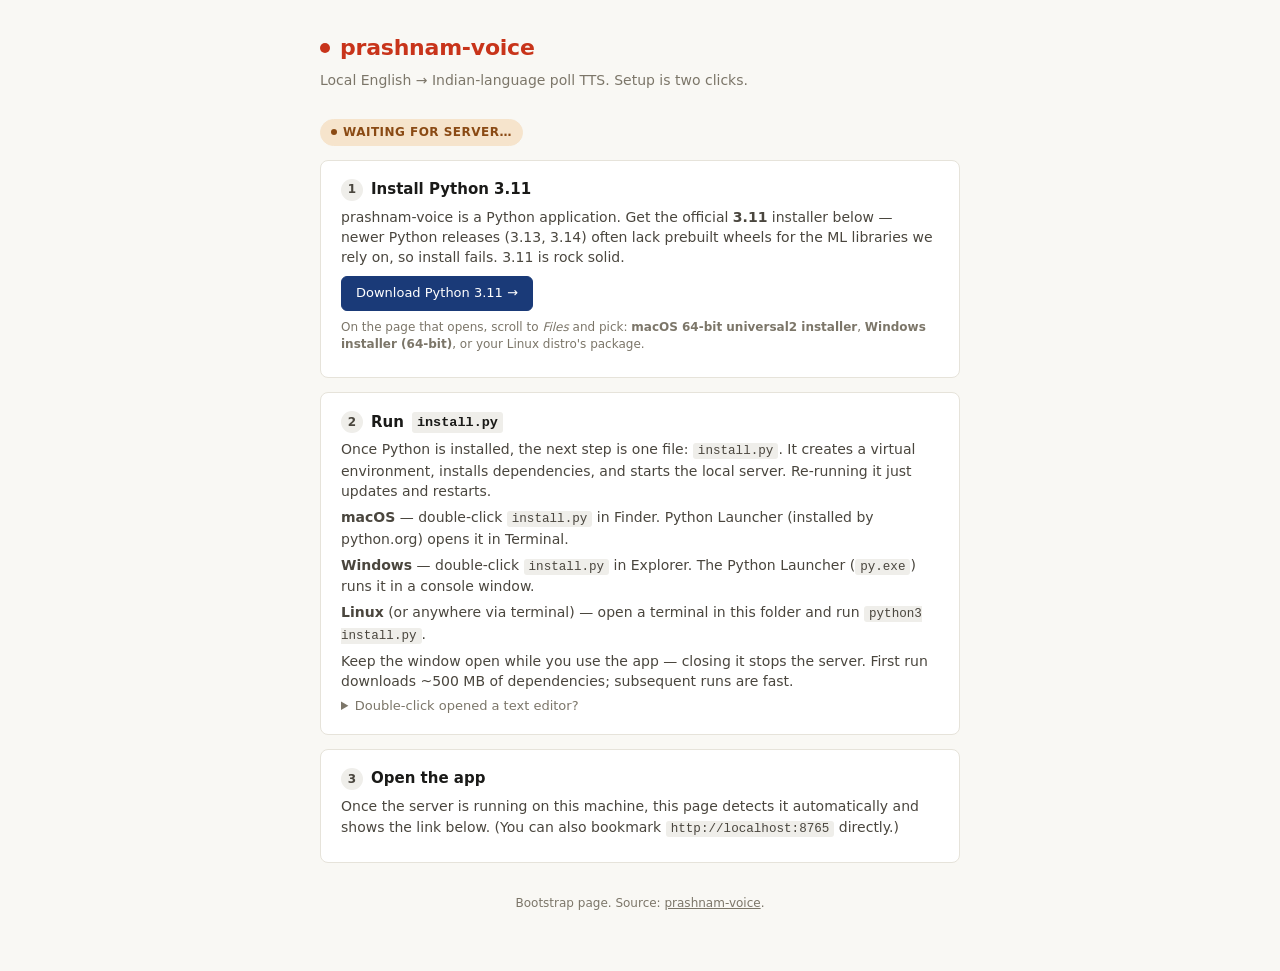
==== index.html @ 851f0a36 "Initial commit: prashnam-voice Local English → Indian-language poll TTS. Translates an English poll " ====
<!doctype html>
<html lang="en">
<head>
  <meta charset="utf-8" />
  <meta name="viewport" content="width=device-width,initial-scale=1" />
  <title>prashnam-voice — setup</title>
  <style>
    /* CHUNA palette — same as the running app. */
    :root {
      --bg: #f9f8f4;
      --card: #ffffff;
      --row: #efeeea;
      --line: #e6e3da;
      --line-strong: #cfcabb;
      --ink: #1a1a18;
      --ink-2: #4a463e;
      --muted: #7c7669;
      --brand: #c8341a;
      --brand-soft: #f5d8cf;
      --accent: #1a3a78;
      --accent-fg: #ffffff;
      --accent-soft: #d8e0f0;
      --good: #4a6b2a;
      --good-bg: #e3eed5;
      --warn: #8a4a14;
      --warn-bg: #f6e4cc;
    }
    * { box-sizing: border-box; }
    body {
      font-family: -apple-system, "SF Pro Text", system-ui, sans-serif;
      margin: 0; padding: 32px 16px 64px;
      background: var(--bg); color: var(--ink); line-height: 1.45;
    }
    .wrap { max-width: 640px; margin: 0 auto; }

    .brand-row {
      display: flex; align-items: center; gap: 10px;
      margin-bottom: 6px;
    }
    .brand-dot {
      width: 10px; height: 10px; border-radius: 50%;
      background: var(--brand);
    }
    h1 {
      margin: 0; font-size: 22px; font-weight: 700;
      letter-spacing: -0.01em; color: var(--brand);
    }
    .tagline { color: var(--muted); font-size: 14px; margin: 0 0 28px; }

    .status-pill {
      display: inline-flex; align-items: center; gap: 6px;
      font-size: 12px; font-weight: 600;
      padding: 4px 10px; border-radius: 999px;
      letter-spacing: 0.04em; text-transform: uppercase;
      background: var(--row); color: var(--ink-2);
      border: 1px solid var(--line);
    }
    .status-pill.waiting { background: var(--warn-bg); color: var(--warn); border-color: var(--warn-bg); }
    .status-pill.ok { background: var(--good-bg); color: var(--good); border-color: var(--good-bg); }
    .status-pill .dot { width: 6px; height: 6px; border-radius: 50%; background: currentColor; }
    .status-pill.waiting .dot { animation: pulse 1.4s ease-in-out infinite; }
    @keyframes pulse {
      0%, 100% { opacity: 0.4; }
      50%      { opacity: 1; }
    }

    .card {
      background: var(--card);
      border: 1px solid var(--line);
      border-radius: 8px;
      padding: 18px 20px;
      margin: 14px 0;
    }
    .card h2 {
      margin: 0 0 4px;
      font-size: 15px; font-weight: 600;
      display: flex; align-items: center; gap: 8px;
    }
    .card .num {
      width: 22px; height: 22px; border-radius: 50%;
      display: inline-flex; align-items: center; justify-content: center;
      background: var(--row); color: var(--ink-2);
      font-size: 12px; font-weight: 700;
    }
    .card.done .num { background: var(--good-bg); color: var(--good); }
    .card.done .num::after { content: "✓"; }
    .card.done .num span { display: none; }
    .card p { margin: 6px 0; color: var(--ink-2); font-size: 14px; }
    .card pre {
      background: var(--row); border-radius: 6px;
      padding: 10px 12px;
      font-family: ui-monospace, "SF Mono", monospace;
      font-size: 12px; color: var(--ink);
      overflow-x: auto;
      margin: 8px 0;
    }
    .card code {
      font-family: ui-monospace, "SF Mono", monospace;
      background: var(--row); padding: 1px 5px; border-radius: 3px;
      font-size: 90%;
    }

    .actions { display: flex; flex-wrap: wrap; gap: 8px; margin-top: 8px; }
    a.button, button {
      display: inline-flex; align-items: center; gap: 6px;
      cursor: pointer; font-size: 13px; font-family: inherit;
      padding: 7px 14px; border-radius: 6px;
      border: 1px solid var(--line-strong);
      background: var(--card); color: var(--ink);
      text-decoration: none;
    }
    a.button.primary, button.primary {
      background: var(--accent); color: var(--accent-fg);
      border-color: var(--accent);
    }
    a.button.primary:hover, button.primary:hover { background: #15306a; border-color: #15306a; }
    a.button.ghost { background: var(--card); }
    a.button.ghost:hover { background: var(--row); }

    .open-app {
      margin-top: 24px;
      padding: 18px 20px;
      background: var(--accent-soft);
      border: 1px solid var(--accent);
      border-radius: 8px;
      display: none;
    }
    .open-app.show { display: block; }
    .open-app h2 { margin: 0 0 4px; color: var(--accent); }
    .open-app a.button.primary { font-size: 14px; padding: 10px 18px; }

    footer {
      margin-top: 32px;
      font-size: 12px; color: var(--muted); text-align: center;
    }
    footer a { color: var(--muted); }
  </style>
</head>
<body>
  <div class="wrap">
    <div class="brand-row">
      <span class="brand-dot"></span>
      <h1>prashnam-voice</h1>
    </div>
    <p class="tagline">
      Local English → Indian-language poll TTS. Setup is two clicks.
    </p>

    <div id="status">
      <span id="status-pill" class="status-pill waiting"><span class="dot"></span><span id="status-text">Checking for server…</span></span>
    </div>

    <section id="step1" class="card">
      <h2><span class="num"><span>1</span></span> Install Python 3.11</h2>
      <p>
        prashnam-voice is a Python application. Get the official <strong>3.11</strong>
        installer below — newer Python releases (3.13, 3.14) often lack prebuilt
        wheels for the ML libraries we rely on, so install fails. 3.11 is rock solid.
      </p>
      <div class="actions">
        <a class="button primary" href="https://www.python.org/downloads/release/python-3119/" target="_blank" rel="noopener">Download Python 3.11 →</a>
      </div>
      <p style="font-size:12px; color:var(--muted); margin-top:8px;">
        On the page that opens, scroll to <em>Files</em> and pick:
        <strong>macOS 64-bit universal2 installer</strong>,
        <strong>Windows installer (64-bit)</strong>, or your Linux distro's package.
      </p>
    </section>

    <section id="step2" class="card">
      <h2><span class="num"><span>2</span></span> Run <code>install.py</code></h2>
      <p>
        Once Python is installed, the next step is one file: <code>install.py</code>.
        It creates a virtual environment, installs dependencies, and starts the
        local server. Re-running it just updates and restarts.
      </p>
      <p>
        <strong>macOS</strong> — double-click <code>install.py</code> in Finder. Python
        Launcher (installed by python.org) opens it in Terminal.
      </p>
      <p>
        <strong>Windows</strong> — double-click <code>install.py</code> in Explorer.
        The Python Launcher (<code>py.exe</code>) runs it in a console window.
      </p>
      <p>
        <strong>Linux</strong> (or anywhere via terminal) — open a terminal in this
        folder and run <code>python3 install.py</code>.
      </p>
      <p>
        Keep the window open while you use the app — closing it stops the server.
        First run downloads ~500 MB of dependencies; subsequent runs are fast.
      </p>
      <details>
        <summary style="cursor:pointer; font-size:13px; color:var(--muted);">Double-click opened a text editor?</summary>
        <p style="font-size:13px;">
          That means your system isn't associating <code>.py</code> with Python.
          Open a terminal in this folder and run <code>python3 install.py</code>
          instead. (On macOS, the python.org installer should have set this up;
          if you used Homebrew or pyenv, the terminal route is the way.)
        </p>
      </details>
    </section>

    <section id="step3" class="card">
      <h2><span class="num"><span>3</span></span> Open the app</h2>
      <p>
        Once the server is running on this machine, this page detects it automatically and
        shows the link below. (You can also bookmark
        <code>http://localhost:8765</code> directly.)
      </p>
    </section>

    <section id="open" class="open-app">
      <h2>✓ Server detected</h2>
      <p id="open-detail"></p>
      <a class="button primary" id="open-link" href="http://localhost:8765">Open prashnam-voice →</a>
    </section>

    <footer>
      Bootstrap page. Source: <a href="https://github.com/" target="_blank" rel="noopener">prashnam-voice</a>.
    </footer>
  </div>

  <script>
    // Poll the local server's health endpoint. CORS is allowed wide-open
    // by the server (it only binds to localhost). On `file://` origins,
    // Chrome/Firefox/Safari permit fetches to localhost without preflight
    // for simple GET requests.
    const HEALTH_URL = "http://localhost:8765/api/health";
    const APP_URL = "http://localhost:8765/";
    const ONBOARDING_URL = "http://localhost:8765/onboarding";
    const POLL_MS = 2000;

    const $ = (id) => document.getElementById(id);
    let lastState = null;     // "down" | "running"

    async function poll() {
      let resp = null;
      try {
        const r = await fetch(HEALTH_URL, { cache: "no-store" });
        if (r.ok) resp = await r.json();
      } catch { /* network error == not running */ }

      if (resp && resp.status === "ok") {
        showRunning(resp);
      } else {
        showDown();
      }
    }

    function showDown() {
      if (lastState === "down") return;
      lastState = "down";
      const pill = $("status-pill");
      pill.className = "status-pill waiting";
      $("status-text").textContent = "Waiting for server…";
      $("open").classList.remove("show");
      $("step1").classList.remove("done");
      $("step2").classList.remove("done");
      $("step3").classList.remove("done");
    }

    function showRunning(payload) {
      if (lastState === "running") return;
      lastState = "running";
      const pill = $("status-pill");
      pill.className = "status-pill ok";
      pill.innerHTML = `<span class="dot"></span>Server running · v${payload.version}`;
      $("step1").classList.add("done");
      $("step2").classList.add("done");
      $("step3").classList.add("done");

      const target = payload.onboarded ? APP_URL : ONBOARDING_URL;
      const link = $("open-link");
      link.href = target;
      $("open-detail").textContent = payload.onboarded
        ? "All set. Open the app to start a project."
        : "First-time setup is needed. We'll guide you through it.";
      $("open").classList.add("show");
    }

    poll();
    setInterval(poll, POLL_MS);
  </script>
</body>
</html>
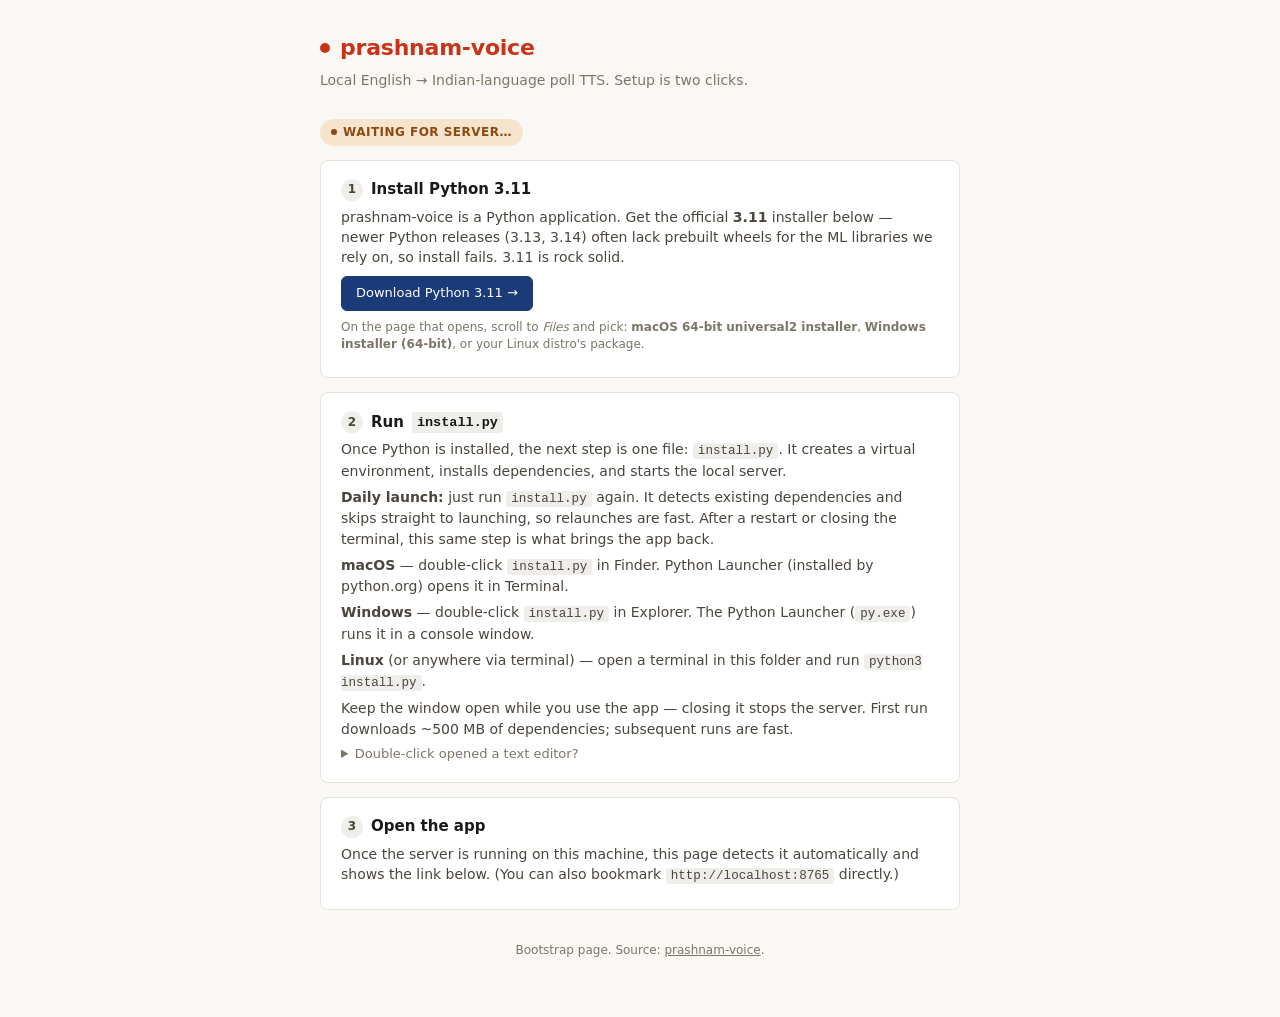
==== commit b1f2a283: "install.py: port fallback + fast-skip + daily-launcher framing - Port probing: walk 8765..8775 and p" ====
--- a/index.html
+++ b/index.html
@@ -172,7 +172,13 @@
       <p>
         Once Python is installed, the next step is one file: <code>install.py</code>.
         It creates a virtual environment, installs dependencies, and starts the
-        local server. Re-running it just updates and restarts.
+        local server.
+      </p>
+      <p class="muted small">
+        <strong>Daily launch:</strong> just run <code>install.py</code> again.
+        It detects existing dependencies and skips straight to launching, so
+        relaunches are fast. After a restart or closing the terminal, this
+        same step is what brings the app back.
       </p>
       <p>
         <strong>macOS</strong> — double-click <code>install.py</code> in Finder. Python
@@ -222,30 +228,61 @@
   </div>
 
   <script>
-    // Poll the local server's health endpoint. CORS is allowed wide-open
-    // by the server (it only binds to localhost). On `file://` origins,
-    // Chrome/Firefox/Safari permit fetches to localhost without preflight
-    // for simple GET requests.
-    const HEALTH_URL = "http://localhost:8765/api/health";
-    const APP_URL = "http://localhost:8765/";
-    const ONBOARDING_URL = "http://localhost:8765/onboarding";
+    // Probe a small port range and lock onto whichever port the server
+    // bound to. install.py picks the first free port in the same range,
+    // so this stays in sync no matter which one it ended up on.
+    const PORT_RANGE_START = 8765;
+    const PORT_RANGE_COUNT = 11;
+    const PORTS = Array.from(
+      { length: PORT_RANGE_COUNT },
+      (_, i) => PORT_RANGE_START + i,
+    );
     const POLL_MS = 2000;
+    const PROBE_TIMEOUT_MS = 600;
+    // Remember the last working port so subsequent polls go straight there.
+    const LS_PORT_KEY = "prashnam-voice.lastPort";
 
     const $ = (id) => document.getElementById(id);
     let lastState = null;     // "down" | "running"
+    let activePort = parseInt(localStorage.getItem(LS_PORT_KEY) || "0", 10) || null;
+
+    async function probeOne(port) {
+      const ctrl = new AbortController();
+      const timer = setTimeout(() => ctrl.abort(), PROBE_TIMEOUT_MS);
+      try {
+        const r = await fetch(`http://localhost:${port}/api/health`, {
+          cache: "no-store",
+          signal: ctrl.signal,
+        });
+        if (!r.ok) return null;
+        return await r.json();
+      } catch {
+        return null;
+      } finally {
+        clearTimeout(timer);
+      }
+    }
 
     async function poll() {
-      let resp = null;
-      try {
-        const r = await fetch(HEALTH_URL, { cache: "no-store" });
-        if (r.ok) resp = await r.json();
-      } catch { /* network error == not running */ }
-
-      if (resp && resp.status === "ok") {
-        showRunning(resp);
-      } else {
-        showDown();
+      // Re-check the last-known port first; that's the common steady state.
+      if (activePort) {
+        const payload = await probeOne(activePort);
+        if (payload && payload.status === "ok") {
+          return showRunning(payload, activePort);
+        }
+        activePort = null;
+        localStorage.removeItem(LS_PORT_KEY);
       }
+      // Probe the range top-to-bottom until something answers.
+      for (const p of PORTS) {
+        const payload = await probeOne(p);
+        if (payload && payload.status === "ok") {
+          activePort = p;
+          localStorage.setItem(LS_PORT_KEY, String(p));
+          return showRunning(payload, p);
+        }
+      }
+      showDown();
     }
 
     function showDown() {
@@ -260,17 +297,19 @@
       $("step3").classList.remove("done");
     }
 
-    function showRunning(payload) {
+    function showRunning(payload, port) {
       if (lastState === "running") return;
       lastState = "running";
       const pill = $("status-pill");
       pill.className = "status-pill ok";
-      pill.innerHTML = `<span class="dot"></span>Server running · v${payload.version}`;
+      const portLabel = port === PORT_RANGE_START ? "" : ` · port ${port}`;
+      pill.innerHTML = `<span class="dot"></span>Server running · v${payload.version}${portLabel}`;
       $("step1").classList.add("done");
       $("step2").classList.add("done");
       $("step3").classList.add("done");
 
-      const target = payload.onboarded ? APP_URL : ONBOARDING_URL;
+      const base = `http://localhost:${port}`;
+      const target = payload.onboarded ? `${base}/` : `${base}/onboarding`;
       const link = $("open-link");
       link.href = target;
       $("open-detail").textContent = payload.onboarded
